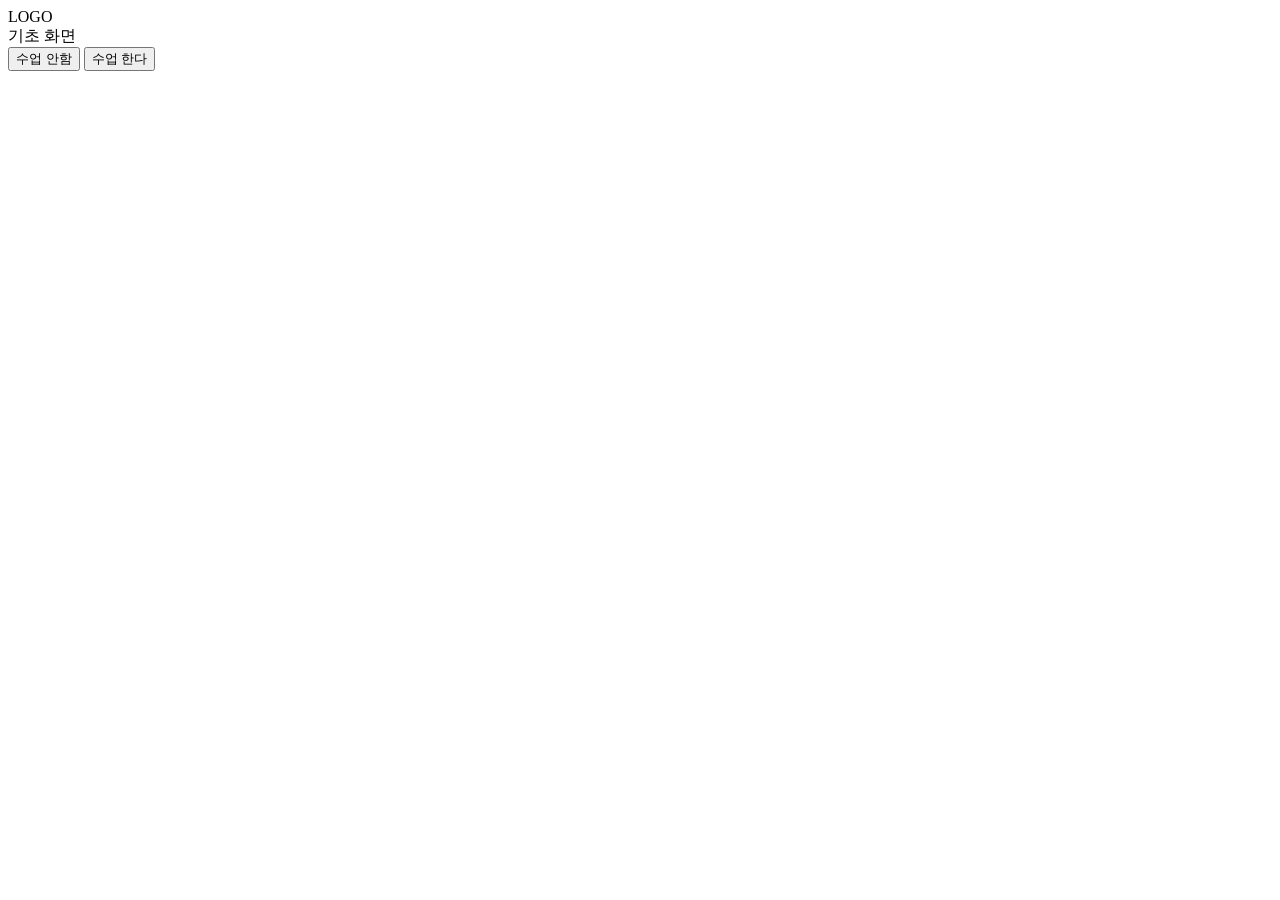
==== html/g_basic_screen.html @ cd8c3ac4 "feat:기초화면 구성(#8)" ====
<!doctype html>
<html lang="ko">
  <head>
    <meta charset="UTF-8" />
    <meta name="viewport" content="width=device-width, initial-scale=1.0" />
    <title>Game Layout Frame</title>
    <link rel="stylesheet" href="../basicScreen/cs/style.css" />
  </head>
  <body>
    <div id="root">
      <header id="header">
        <div class="logo">
          <span>LOGO</span>
        </div>
        <div class="stage-info">
          <span id="stage-name">기초 화면</span>
        </div>
      </header>

      <main id="container">
        <article id="buttons">
            <button id="red-button">수업 안함</button>
            <button id="green-button">수업 한다</button>
        </article>
      </main>
    </div>
  </body>
</html>
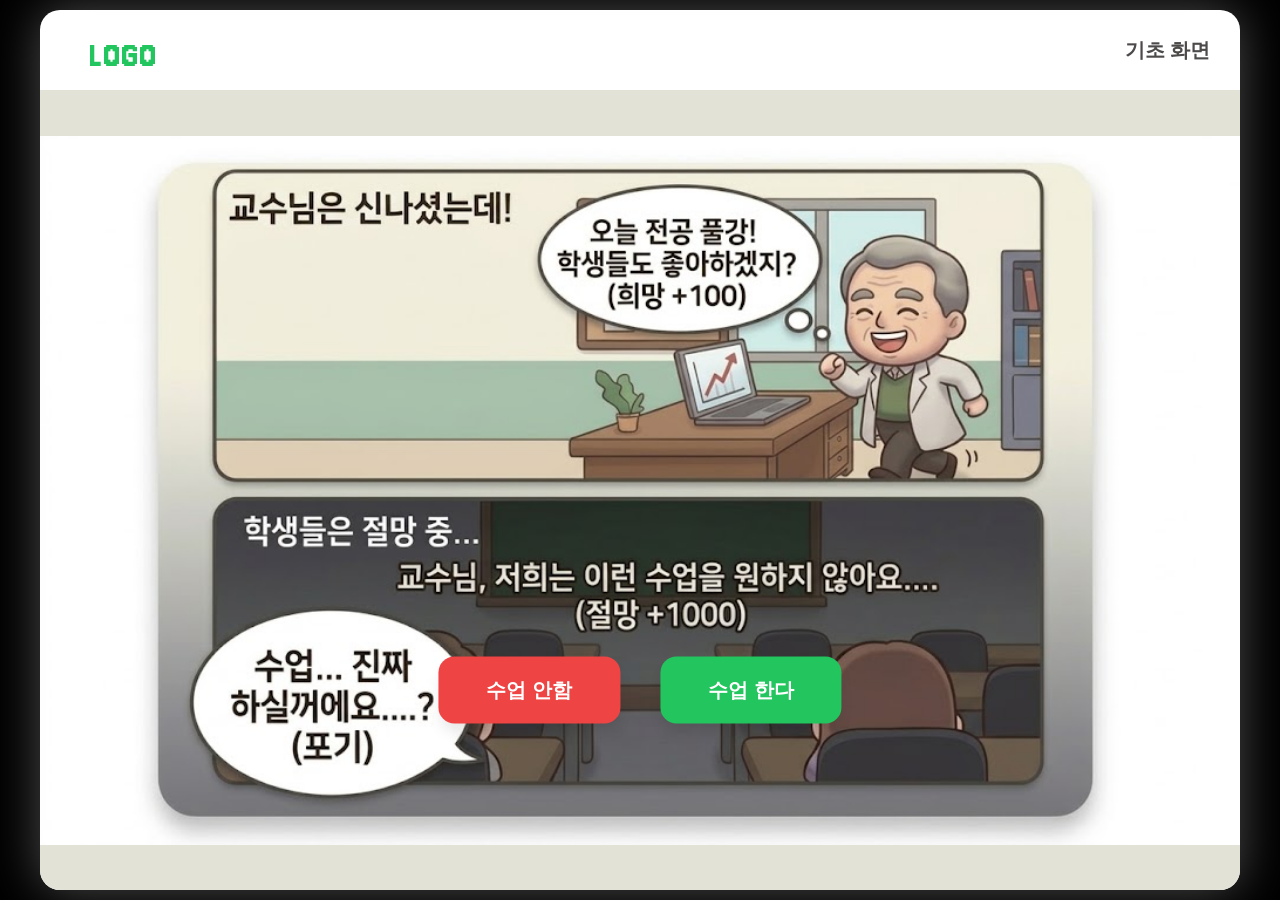
==== commit bf345966: "refactor: css 코드 리팩토링 (#37)" ====
--- a/html/g_basic_screen.html
+++ b/html/g_basic_screen.html
@@ -4,7 +4,8 @@
     <meta charset="UTF-8" />
     <meta name="viewport" content="width=device-width, initial-scale=1.0" />
     <title>Game Layout Frame</title>
-    <link rel="stylesheet" href="../basicScreen/cs/style.css" />
+    <link rel="stylesheet" href="../g_basic_screen/css/g_basic_screen.css" />
+    <link rel="stylesheet" href="../style.css">
   </head>
   <body>
     <div id="root">
@@ -17,12 +18,13 @@
         </div>
       </header>
 
-      <main id="container">
+      <main id="container" class="background">
         <article id="buttons">
-            <button id="red-button">수업 안함</button>
+            <button id="red-button" onclick="changeImageHandler()">수업 안함</button>
             <button id="green-button">수업 한다</button>
         </article>
       </main>
     </div>
-  </body>
+    <script src="../g_basic_screen/js/g_basic_screen.js"></script>
+</body>
 </html>
--- a/g_basic_screen/css/g_basic_screen.css
+++ b/g_basic_screen/css/g_basic_screen.css
@@ -0,0 +1,107 @@
+.background {
+  background-image: url("../../asset/img/basicscreen.jpg");
+  background-size: contain;
+  background-repeat: no-repeat;
+  background-position: center;
+  background-color: #E2E2D7;
+}
+
+/*버튼 담는 컨테이너 */
+#buttons{
+    position: absolute;
+    left:50%;
+    top: 75%;
+    transform: translate(-50%,-50%);
+    background-color : transparent;
+    display: flex;
+    justify-content: space-between;
+    align-items: center;
+    gap:40px;
+}
+
+/* 수업안하기 버튼 */
+#red-button {
+    padding: 20px 48px;       
+    color: white;             
+    font-size: 20px;           
+    font-weight: 600;          
+    text-align: center;
+    border-radius: 16px;     
+    border: none;
+    cursor: pointer;
+    background-color: #ef4444;
+    position: relative;       
+    overflow: hidden;          
+    box-shadow: 0 10px 15px -3px rgba(0, 0, 0, 0.1);
+    transition: transform 0.4s ease, box-shadow 0.4s ease, background-color 0.2s;
+    outline: none;
+}
+
+#red-button:hover {
+    transform: scale(1.08);
+    box-shadow: 0 25px 50px rgba(239, 68, 68, 0.4);
+    background-color: #f87171;
+}
+
+#red-button:active {
+    transform: scale(0.92);
+}
+
+#red-button {
+    animation: buttonAppear 0.4s ease 0.2s forwards;
+    opacity: 0;
+}
+
+@keyframes buttonAppear {
+    from {
+        opacity: 0;
+        transform: scale(0.9);
+    }
+    to {
+        opacity: 1;
+        transform: scale(1);
+    }
+}
+/* 수업하기 버튼 스타일 */
+#green-button {
+    padding: 20px 48px;        
+    color: white;            
+    font-size: 20px;           
+    font-weight: 600;
+    text-align: center;
+    border-radius: 16px;
+    background-color: #22c55e;
+    border: none;
+    cursor: pointer;
+    
+    position: relative;
+    overflow: hidden;          
+    box-shadow: 0 10px 15px -3px rgba(0, 0, 0, 0.1);
+    
+    transition: transform 0.4s ease, box-shadow 0.4s ease, background-color 0.2s;
+    outline: none;
+    animation: greenAppear 0.4s ease 0.1s forwards;
+    opacity: 0;
+}
+
+/* 마우스 올렸을 때 (whileHover) */
+#green-button:hover {
+    transform: scale(1.08); 
+    background-color: #4ade80;
+}
+
+#green-button:active {
+    transform: scale(0.92);
+}
+
+@keyframes greenAppear {
+    from {
+        opacity: 0;
+        transform: scale(0.9);
+    }
+    to {
+        opacity: 1;
+        transform: scale(1);
+    }
+}
+
--- a/style.css
+++ b/style.css
@@ -0,0 +1,78 @@
+@font-face {
+  font-family: Jersey10-Regular;
+  src: url("/asset/fonts/Jersey10-Regular.ttf");
+}
+
+* {
+  margin: 0;
+  padding: 0;
+  box-sizing: border-box;
+  -webkit-user-select: none;
+  -ms-user-select: none;
+  user-select: none;
+  -webkit-tap-highlight-color: transparent;
+}
+
+body {
+  width: 100%;
+  min-height: 100vh;
+  display: flex;
+  justify-content: center;
+  align-items: center;
+  overflow-x: auto;
+  background-color: black;
+  /* background-image: url("asset/img/background.jpg"); */
+  background-repeat: no-repeat;
+  background-size: cover;
+  background-position: center;
+}
+
+#root {
+  width: 1200px;
+  background-color: #fff;
+  display: flex;
+  flex-direction: column;
+  box-shadow: 0px 0px 50px rgba(109, 109, 109, 0.705);
+  border-radius: 20px;
+}
+
+#header {
+  width: 100%;
+  height: 80px;
+  /* border: 2px solid #333; */
+  border-bottom: none;
+  display: flex;
+  justify-content: space-between;
+  align-items: center;
+  padding: 0 30px;
+}
+
+.logo {
+  font-size: 40px;
+  margin-left: 20px;
+  margin-top: 10px;
+  letter-spacing: 1px;
+  color: #22c55e; 
+  font-family: Jersey10-Regular, sans-serif;
+  display: flex;
+  align-items: center;
+}
+
+.logo img {
+  height: 50px;
+  margin-right: 10px;
+}
+
+#container {
+  width: 100%;
+  height: 800px;
+  /* border: 2px solid #333; */
+  border-radius: 0px 0px 20px 20px;
+  position: relative;
+  overflow: hidden;
+}
+#stage-name{
+  font-size: 20px;
+  font-weight: bold;
+  color:rgb(77, 74, 74)
+}
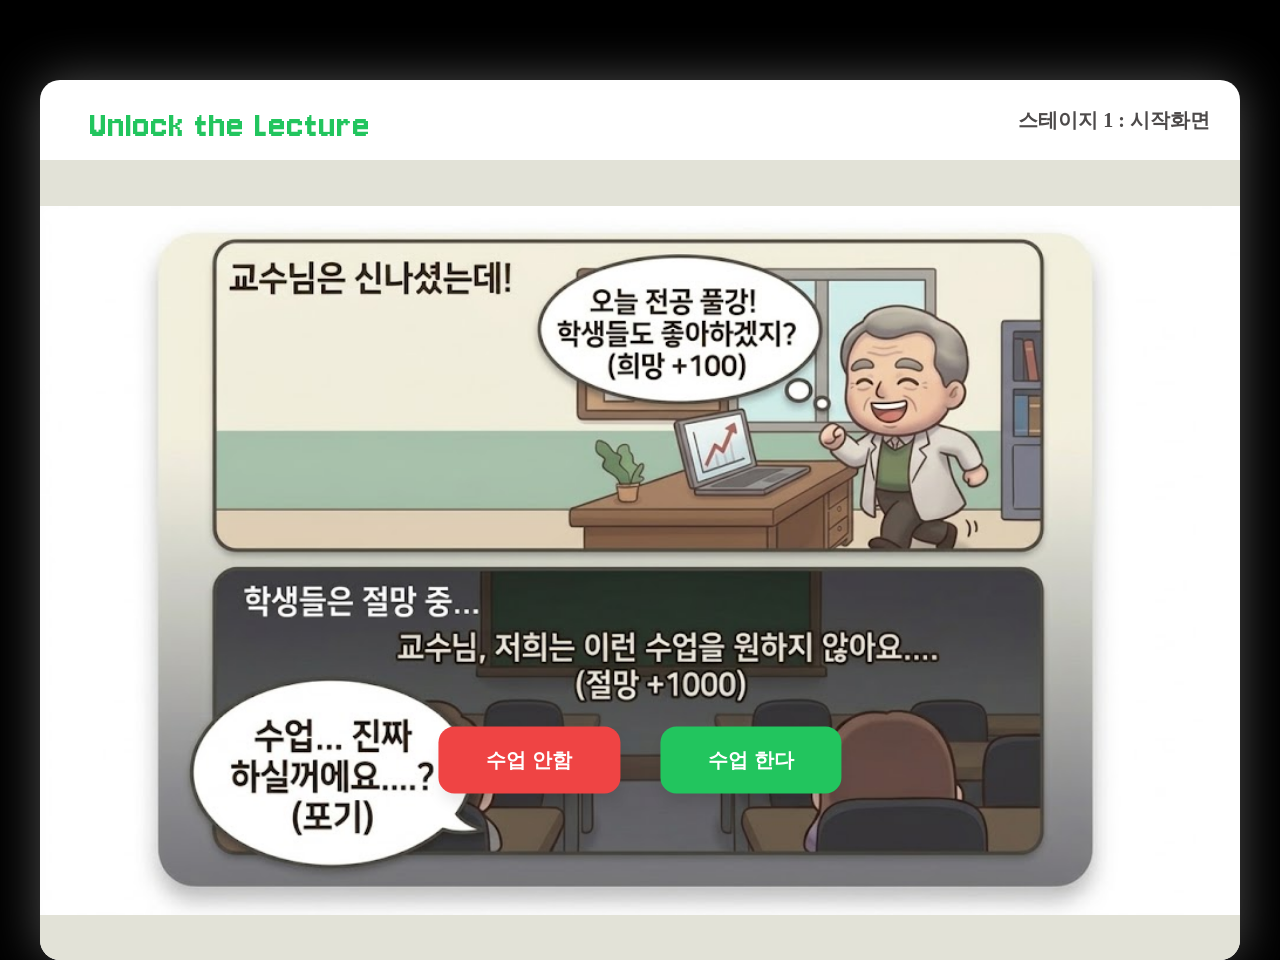
==== commit 8155079d: "Merge pull request #65 from kopo-3K1L/feat/62-setting-modal-go-to-page feat: 게임 화면 전환 및 모달/스테이지 번호 동" ====
--- a/html/g_basic_screen.html
+++ b/html/g_basic_screen.html
@@ -3,28 +3,36 @@
   <head>
     <meta charset="UTF-8" />
     <meta name="viewport" content="width=device-width, initial-scale=1.0" />
-    <title>Game Layout Frame</title>
+    <title>Unlock the Lecture</title>
     <link rel="stylesheet" href="../g_basic_screen/css/g_basic_screen.css" />
-    <link rel="stylesheet" href="../style.css">
+    <link rel="stylesheet" href="../style.css" />
+    <link
+      rel="shortcut icon"
+      href="../asset/img/favicon.ico"
+      type="image/x-icon"
+    />
+    <script src="../main.js"></script>
   </head>
   <body>
     <div id="root">
       <header id="header">
         <div class="logo">
-          <span>LOGO</span>
+          <span>Unlock the Lecture</span>
         </div>
         <div class="stage-info">
-          <span id="stage-name">기초 화면</span>
+          <span id="stage-name"></span>
         </div>
       </header>
 
       <main id="container" class="background">
         <article id="buttons">
-            <button id="red-button" onclick="changeImageHandler()">수업 안함</button>
-            <button id="green-button">수업 한다</button>
+          <button id="red-button" onclick="changeImageHandler()">
+            수업 안함
+          </button>
+          <button id="green-button" onclick="goNextStage()">수업 한다</button>
         </article>
       </main>
     </div>
     <script src="../g_basic_screen/js/g_basic_screen.js"></script>
-</body>
+  </body>
 </html>
--- a/style.css
+++ b/style.css
@@ -25,6 +25,7 @@
   background-repeat: no-repeat;
   background-size: cover;
   background-position: center;
+  padding-top: 80px; /*setting 버튼 겹침 방지용*/
 }
 
 #root {
@@ -38,7 +39,7 @@
 
 #header {
   width: 100%;
-  height: 80px;
+  min-height: 80px; /*확대 시 글자 튀어나옴 방지*/
   /* border: 2px solid #333; */
   border-bottom: none;
   display: flex;
@@ -70,6 +71,7 @@
   border-radius: 0px 0px 20px 20px;
   position: relative;
   overflow: hidden;
+
 }
 #stage-name{
   font-size: 20px;
